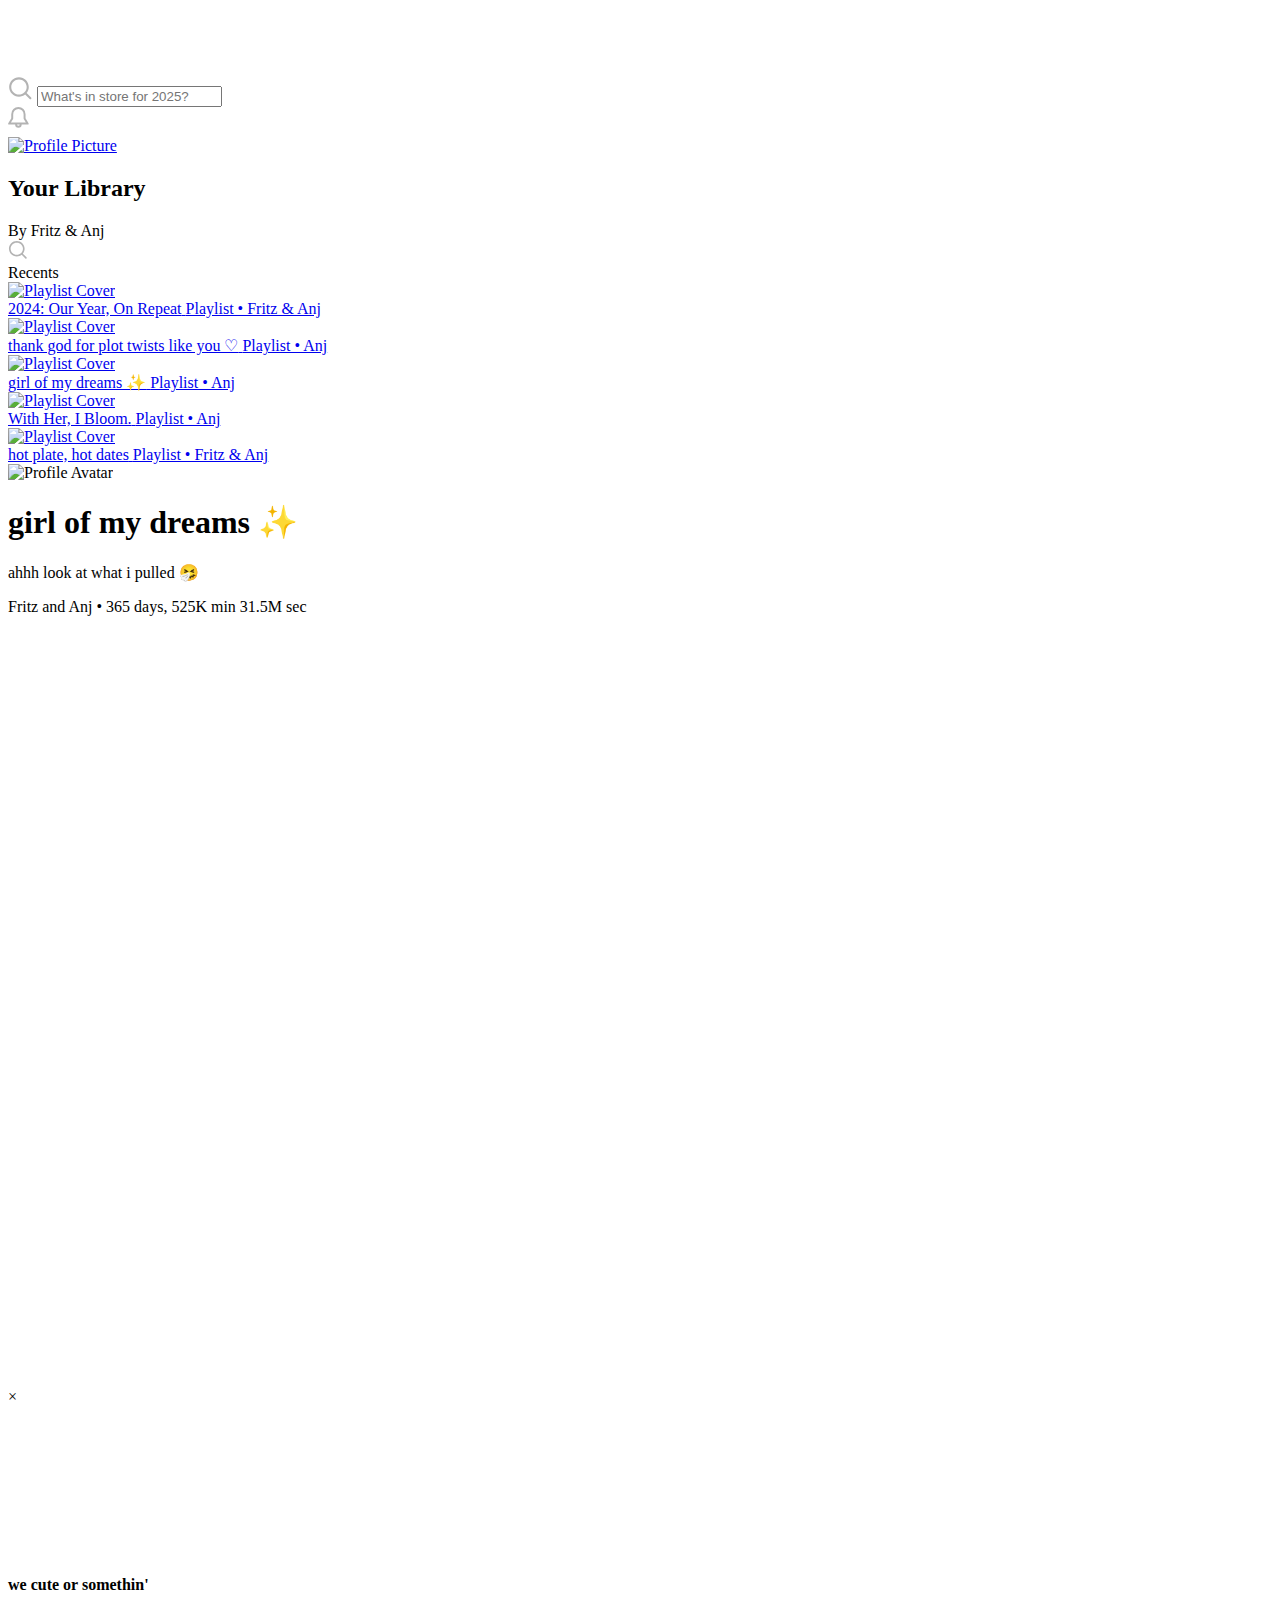
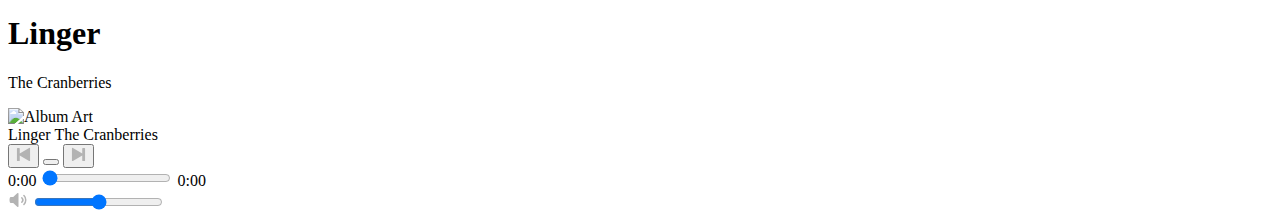
==== playlists/girl-of-my-dreams.html @ b82ee3c6 "Add files via upload" ====
<!DOCTYPE html>
<html lang="en">
  <head>
    <meta charset="UTF-8">
    <meta name="viewport" content="width=device-width, initial-scale=1.0">
    <title>girl of my dreams ✨ | Fritz & Anj 2024 Wrapped</title>
    <link rel="stylesheet" href="../assets/css/playlist.css">
    <link rel="icon" href="../assets/img/fritz+anj.ico" type="image/x-icon">
    <link rel="preconnect" href="https://fonts.googleapis.com">
    <link rel="preconnect" href="https://fonts.gstatic.com" crossorigin>
    <link href="https://fonts.googleapis.com/css2?family=Poppins:ital,wght@0,100;0,200;0,300;0,400;0,500;0,600;0,700;0,800;0,900;1,100;1,200;1,300;1,400;1,500;1,600;1,700;1,800;1,900&family=Roboto:ital,wght@0,100;0,300;0,400;0,500;0,700;0,900;1,100;1,300;1,400;1,500;1,700;1,900&display=swap" rel="stylesheet">
  </head>
  <body>
    <!-- NAVBAR -->
    <nav class="navbar">
      <div class="nav-left">
        <a href="../index.html">
          <svg role="img" viewBox="0 0 24 24" aria-label="Spotify" aria-hidden="false" height="32" data-encore-id="logoSpotify" class="Svg-sc-6c3c1v-0 dDJltW">
            <title>Spotify</title>
            <path d="M13.427.01C6.805-.253 1.224 4.902.961 11.524.698 18.147 5.853 23.728 12.476 23.99c6.622.263 12.203-4.892 12.466-11.514S20.049.272 13.427.01m5.066 17.579a.717.717 0 0 1-.977.268 14.4 14.4 0 0 0-5.138-1.747 14.4 14.4 0 0 0-5.42.263.717.717 0 0 1-.338-1.392c1.95-.474 3.955-.571 5.958-.29 2.003.282 3.903.928 5.647 1.92a.717.717 0 0 1 .268.978m1.577-3.15a.93.93 0 0 1-1.262.376 17.7 17.7 0 0 0-5.972-1.96 17.7 17.7 0 0 0-6.281.238.93.93 0 0 1-1.11-.71.93.93 0 0 1 .71-1.11 19.5 19.5 0 0 1 6.94-.262 19.5 19.5 0 0 1 6.599 2.165c.452.245.62.81.376 1.263m1.748-3.551a1.147 1.147 0 0 1-1.546.488 21.4 21.4 0 0 0-6.918-2.208 21.4 21.4 0 0 0-7.259.215 1.146 1.146 0 0 1-.456-2.246 23.7 23.7 0 0 1 8.034-.24 23.7 23.7 0 0 1 7.657 2.445c.561.292.78.984.488 1.546m13.612-.036-.832-.247c-1.67-.495-2.14-.681-2.14-1.353 0-.637.708-1.327 2.264-1.327 1.539 0 2.839.752 3.51 1.31.116.096.24.052.24-.098V6.935c0-.097-.027-.15-.098-.203-.83-.62-2.272-1.07-3.723-1.07-2.953 0-4.722 1.68-4.722 3.59 0 2.157 1.371 2.91 3.626 3.546l.973.274c1.689.478 1.998.902 1.998 1.556 0 1.097-.831 1.433-2.07 1.433-1.556 0-3.457-.911-4.35-2.025-.08-.098-.177-.053-.177.062v2.423c0 .097.01.141.08.22.743.814 2.52 1.53 4.59 1.53 2.546 0 4.456-1.485 4.456-3.784 0-1.787-1.052-2.865-3.625-3.635m10.107-1.76c-1.68 0-2.653 1.026-3.219 2.052V9.376c0-.08-.044-.124-.124-.124h-2.22c-.079 0-.123.044-.123.124V20.72c0 .08.044.124.124.124h2.22c.079 0 .123-.044.123-.124v-4.536c.566 1.025 1.521 2.034 3.237 2.034 2.264 0 3.89-1.955 3.89-4.581s-1.644-4.545-3.908-4.545m-.654 6.986c-1.185 0-2.211-1.167-2.618-2.458.407-1.362 1.344-2.405 2.618-2.405 1.211 0 2.051.92 2.051 2.423s-.84 2.44-2.051 2.44m40.633-6.826h-2.264c-.08 0-.115.017-.15.097l-2.282 5.483-2.29-5.483c-.035-.08-.07-.097-.15-.097h-3.661v-.584c0-.955.645-1.397 1.476-1.397.496 0 1.035.256 1.415.486.089.053.15-.008.115-.088l-.796-1.901a.26.26 0 0 0-.124-.133c-.389-.203-1.025-.38-1.644-.38-1.875 0-2.954 1.432-2.954 3.254v.743h-1.503c-.08 0-.124.044-.124.124v1.768c0 .08.044.124.124.124h1.503v6.668c0 .08.044.123.124.123h2.264c.08 0 .124-.044.124-.123v-6.668h1.936l2.812 6.11-1.512 3.325c-.044.098.009.142.097.142h2.414c.08 0 .116-.018.15-.097l4.997-11.355c.035-.08-.009-.141-.097-.141M54.964 9.04c-2.865 0-4.837 2.025-4.837 4.616 0 2.573 1.971 4.616 4.837 4.616 2.856 0 4.846-2.043 4.846-4.616 0-2.591-1.99-4.616-4.846-4.616m.008 7.065c-1.37 0-2.343-1.043-2.343-2.45 0-1.405.973-2.449 2.343-2.449 1.362 0 2.335 1.043 2.335 2.45 0 1.406-.973 2.45-2.335 2.45m33.541-6.334a1.24 1.24 0 0 0-.483-.471 1.4 1.4 0 0 0-.693-.17q-.384 0-.693.17a1.24 1.24 0 0 0-.484.471q-.174.302-.174.681 0 .375.174.677.175.3.484.471t.693.17.693-.17.483-.471.175-.676q0-.38-.175-.682m-.211 1.247a1 1 0 0 1-.394.39 1.15 1.15 0 0 1-.571.14 1.16 1.16 0 0 1-.576-.14 1 1 0 0 1-.391-.39 1.14 1.14 0 0 1-.14-.566q0-.316.14-.562t.391-.388.576-.14q.32 0 .57.14.253.141.395.39t.142.565q0 .312-.142.56m-19.835-5.78c-.85 0-1.468.6-1.468 1.396s.619 1.397 1.468 1.397c.866 0 1.485-.6 1.485-1.397 0-.796-.619-1.397-1.485-1.397m19.329 5.19a.31.31 0 0 0 .134-.262q0-.168-.132-.266-.132-.099-.381-.099h-.588v1.229h.284v-.489h.154l.374.489h.35l-.41-.518a.5.5 0 0 0 .215-.084m-.424-.109h-.26v-.3h.27q.12 0 .184.036a.12.12 0 0 1 .065.116.12.12 0 0 1-.067.111.4.4 0 0 1-.192.037M69.607 9.252h-2.263c-.08 0-.124.044-.124.124v8.56c0 .08.044.123.124.123h2.263c.08 0 .124-.044.124-.123v-8.56c0-.08-.044-.124-.124-.124m-3.333 6.605a2.1 2.1 0 0 1-1.053.257c-.725 0-1.185-.425-1.185-1.362v-3.484h2.211c.08 0 .124-.044.124-.124V9.376c0-.08-.044-.124-.124-.124h-2.21V6.944c0-.097-.063-.15-.15-.08l-3.954 3.113c-.053.044-.07.088-.07.16v1.007c0 .08.044.124.123.124h1.539v3.855c0 2.087 1.203 3.06 2.918 3.06.743 0 1.46-.194 1.884-.442.062-.035.07-.07.07-.133v-1.68c0-.088-.044-.115-.123-.07" transform="translate(-0.95,0)" fill="#ffffff"></path>
          </svg>
        </a>
      </div>
      <div class="nav-center">
        <div class="home">
          <a href="../index.html">
            <svg role="img" aria-hidden="true" viewBox="0 0 28 28" height="28" class="Svg-sc-ytk21e-0 bneLcE">
              <path d="M13.5 1.515a3 3 0 0 0-3 0L3 5.845a2 2 0 0 0-1 1.732V21a1 1 0 0 0 1 1h6a1 1 0 0 0 1-1v-6h4v6a1 1 0 0 0 1 1h6a1 1 0 0 0 1-1V7.577a2 2 0 0 0-1-1.732l-7.5-4.33z" transform="translate(2)" fill="none" stroke="#ffffff" stroke-width="1.5"></path>
            </svg>
          </a>
        </div>
        <div class="search-bar">
          <svg data-encore-id="icon" role="img" aria-hidden="true" data-testid="search-icon" height="25" class="Svg-sc-ytk21e-0 bHdpig M9l40ptEBXPm03dU3X1k" viewBox="0 0 24 24">
            <path d="M10.533 1.27893C5.35215 1.27893 1.12598 5.41887 1.12598 10.5579C1.12598 15.697 5.35215 19.8369 10.533 19.8369C12.767 19.8369 14.8235 19.0671 16.4402 17.7794L20.7929 22.132C21.1834 22.5226 21.8166 22.5226 22.2071 22.132C22.5976 21.7415 22.5976 21.1083 22.2071 20.7178L17.8634 16.3741C19.1616 14.7849 19.94 12.7634 19.94 10.5579C19.94 5.41887 15.7138 1.27893 10.533 1.27893ZM3.12598 10.5579C3.12598 6.55226 6.42768 3.27893 10.533 3.27893C14.6383 3.27893 17.94 6.55226 17.94 10.5579C17.94 14.5636 14.6383 17.8369 10.533 17.8369C6.42768 17.8369 3.12598 14.5636 3.12598 10.5579Z" fill="#b3b3b3"></path>
          </svg>
          <input type="text" placeholder="What's in store for 2025?" class="search-input">
        </div>
      </div>
      <div class="nav-right">
        <div class="notifs">
          <svg xmlns="http://www.w3.org/2000/svg" viewBox="0 0 20 20" width="26" height="26" fill="#b3b3b3">
            <path d="M8 1.5a4 4 0 0 0-4 4v3.27a.75.75 0 0 1-.1.373L2.255 12h11.49L12.1 9.142a.75.75 0 0 1-.1-.374V5.5a4 4 0 0 0-4-4zm-5.5 4a5.5 5.5 0 0 1 11 0v3.067l2.193 3.809a.75.75 0 0 1-.65 1.124H10.5a2.5 2.5 0 0 1-5 0H.957a.75.75 0 0 1-.65-1.124L2.5 8.569V5.5zm4.5 8a1 1 0 1 0 2 0H7z"></path>
          </svg>
        </div>
        <div class="profile-pic">
          <a href="../index.html">
            <img src="../assets/img/fritz+anj.ico" alt="Profile Picture">
          </a>
        </div>
      </div>
    </nav>
    <!-- MAINCONTENT -->
    <div class="main">
      <!-- SIDEBAR -->
      <div class="sidebar">
        <h2>Your Library</h2>
        <div class="tabs">
          <div class="tab active">By Fritz & Anj</div>
        </div>
        <div class="search-bar-side">
          <svg data-encore-id="icon" role="img" aria-hidden="true" data-testid="search-icon" height="20" class="Svg-sc-ytk21e-0 bHdpig M9l40ptEBXPm03dU3X1k" viewBox="0 0 24 24">
            <path d="M10.533 1.27893C5.35215 1.27893 1.12598 5.41887 1.12598 10.5579C1.12598 15.697 5.35215 19.8369 10.533 19.8369C12.767 19.8369 14.8235 19.0671 16.4402 17.7794L20.7929 22.132C21.1834 22.5226 21.8166 22.5226 22.2071 22.132C22.5976 21.7415 22.5976 21.1083 22.2071 20.7178L17.8634 16.3741C19.1616 14.7849 19.94 12.7634 19.94 10.5579C19.94 5.41887 15.7138 1.27893 10.533 1.27893ZM3.12598 10.5579C3.12598 6.55226 6.42768 3.27893 10.533 3.27893C14.6383 3.27893 17.94 6.55226 17.94 10.5579C17.94 14.5636 14.6383 17.8369 10.533 17.8369C6.42768 17.8369 3.12598 14.5636 3.12598 10.5579Z" fill="#b3b3b3"></path>
          </svg>
          <div class="recent-sort">Recents</div>
        </div>
        <a href="../playlists/our-year-on-repeat.html">
          <div class="playlist">
            <img src="../assets/img/playlists/2024.jpg" alt="Playlist Cover">
            <div class="playlist-info">
              <span>2024: Our Year, On Repeat</span>
              <span>Playlist • Fritz & Anj</span>
            </div>
          </div>
        </a>
        <a href="../playlists/plot-twist.html">
          <div class="playlist">
            <img src="../assets/img/playlists/plottwist.jpg" alt="Playlist Cover">
            <div class="playlist-info">
              <span>thank god for plot twists like you ♡</span>
              <span>Playlist • Anj</span>
            </div>
          </div>
        </a>
        <a href="../playlists/girl-of-my-dreams.html">
          <div class="playlist active">
            <img src="../assets/img/playlists/100.jpg" alt="Playlist Cover">
            <div class="playlist-info">
              <span>girl of my dreams ✨</span>
              <span>Playlist • Anj</span>
            </div>
          </div>
        </a>
        <a href="../playlists/with-her-i-bloom.html">
          <div class="playlist">
            <img src="../assets/img/playlists/flowersbyfritzei.jpg" alt="Playlist Cover">
            <div class="playlist-info">
              <span>With Her, I Bloom.</span>
              <span>Playlist • Anj</span>
            </div>
          </div>
        </a>
        <a href="../playlists/hot-plate-for-my-hot-date.html">
          <div class="playlist">
            <img src="../assets/img/playlists/fritzeifood.jpg" alt="Playlist Cover">
            <div class="playlist-info">
              <span>hot plate, hot dates</span>
              <span>Playlist • Fritz & Anj</span>
            </div>
          </div>
        </a>
      </div>
      <!-- PROFILE SECTION -->
      <!-- ==================== CONTENT CHANGES HERE ==================== -->
      <div class="spotify-ui">
        <!-- USER -->
        <div class="profile-header">
          <div class="profile-avatar">
            <img src="../assets/img/playlists/100.jpg" alt="Profile Avatar">
          </div>
          <div class="profile-info">
            <h1>girl of my dreams ✨</h1>
            <p>ahhh look at what i pulled 🤧</p>
            <p>Fritz and Anj • <span>365 days, 525K min 31.5M sec</span>
            </p>
          </div>
        </div>
        <!-- TOP ARTISTS -->
        <div class="top-artists-section">
          <!-- ARTIST GRID -->
          <div class="artists-grid">
            <div class="artist cover">
              <img src="../assets/img/girl-of-my-dreams/IMG_20230216_221509.jpg" alt="">
            </div>
            <div class="artist cover">
              <img src="../assets/img/girl-of-my-dreams/IMG_2696.jpg" alt="">
            </div>
            <div class="artist cover">
              <img src="../assets/img/girl-of-my-dreams/IMG_5834.jpg" alt="">
            </div>
            <div class="artist cover">
              <img src="../assets/img/girl-of-my-dreams/IMG_5916.jpg" alt="">
            </div>
            <div class="artist cover">
              <img src="../assets/img/girl-of-my-dreams/IMG_5946.jpg" alt="">
            </div>
            <div class="artist cover">
              <img src="../assets/img/girl-of-my-dreams/IMG_6168.jpg" alt="">
            </div>
            
            <div class="artist cover">
              <img src="../assets/img/girl-of-my-dreams/IMG_20240111_183239.jpg" alt="">
            </div>
            <div class="artist cover">
              <img src="../assets/img/girl-of-my-dreams/IMG_20240114_170339.jpg" alt="">
            </div>
            <div class="artist cover">
              <img src="../assets/img/girl-of-my-dreams/IMG_20240118_174551.jpg" alt="">
            </div>
            <div class="artist cover">
              <img src="../assets/img/girl-of-my-dreams/IMG_20240204_154407.jpg" alt="">
            </div>
            <div class="artist cover">
              <img src="../assets/img/girl-of-my-dreams/IMG_20240211_180719.jpg" alt="">
            </div>
            <div class="artist cover">
              <img src="../assets/img/girl-of-my-dreams/IMG_20240318_184854.jpg" alt="">
            </div>
            <div class="artist cover">
              <img src="../assets/img/girl-of-my-dreams/IMG_20240323_152357.jpg" alt="">
            </div>
            <div class="artist cover">
              <img src="../assets/img/girl-of-my-dreams/IMG_20240324_082220.jpg" alt="">
            </div>
            <div class="artist cover">
              <img src="../assets/img/girl-of-my-dreams/IMG_20240325_082836.jpg" alt="">
            </div>
            <div class="artist cover">
              <img src="../assets/img/girl-of-my-dreams/IMG_20240415_182300.jpg" alt="">
            </div>
            <div class="artist cover">
              <img src="../assets/img/girl-of-my-dreams/IMG_0014.jpg" alt="">
            </div>
            <div class="artist cover">
              <img src="../assets/img/girl-of-my-dreams/IMG_0068.jpg" alt="">
            </div>
            <div class="artist cover">
              <img src="../assets/img/girl-of-my-dreams/IMG_0128.jpg" alt="">
            </div>
            <div class="artist cover">
              <img src="../assets/img/girl-of-my-dreams/IMG_0506.jpg" alt="">
            </div>
            <div class="artist cover">
              <img src="../assets/img/girl-of-my-dreams/IMG_0643.jpg" alt="">
            </div>
            <div class="artist cover">
              <img src="../assets/img/girl-of-my-dreams/IMG_0715.jpg" alt="">
            </div>
            <div class="artist cover">
              <img src="../assets/img/girl-of-my-dreams/IMG_0916.jpg" alt="">
            </div>
            <div class="artist cover">
              <img src="../assets/img/girl-of-my-dreams/IMG_1155.jpg" alt="">
            </div>
            <div class="artist cover">
              <img src="../assets/img/girl-of-my-dreams/IMG_1207.jpg" alt="">
            </div>
            <div class="artist cover">
              <img src="../assets/img/girl-of-my-dreams/IMG_1213.jpg" alt="">
            </div>
            <div class="artist cover">
              <img src="../assets/img/girl-of-my-dreams/IMG_1230.jpg" alt="">
            </div>
            <div class="artist cover">
              <img src="../assets/img/girl-of-my-dreams/IMG_1332.jpg" alt="">
            </div>
            <div class="artist cover">
              <img src="../assets/img/girl-of-my-dreams/IMG_1476.jpg" alt="">
            </div>
            <div class="artist cover">
              <img src="../assets/img/girl-of-my-dreams/IMG_1651.jpg" alt="">
            </div>
            <div class="artist cover">
              <img src="../assets/img/girl-of-my-dreams/IMG_1750.jpg" alt="">
            </div>
            <div class="artist cover">
              <img src="../assets/img/girl-of-my-dreams/IMG_1775.jpg" alt="">
            </div>
            <div class="artist cover">
              <img src="../assets/img/girl-of-my-dreams/IMG_1816.jpg" alt="">
            </div>
            <div class="artist cover">
              <img src="../assets/img/girl-of-my-dreams/IMG_2676.jpg" alt="">
            </div>
            <div class="artist cover">
              <img src="../assets/img/girl-of-my-dreams/IMG_2719.jpg" alt="">
            </div>
            <div class="artist cover">
              <img src="../assets/img/girl-of-my-dreams/IMG_2805.jpg" alt="">
            </div>
            <div class="artist cover">
              <img src="../assets/img/girl-of-my-dreams/IMG_2922.jpg" alt="">
            </div>
            <div class="artist cover">
              <img src="../assets/img/girl-of-my-dreams/IMG_2988.jpg" alt="">
            </div>
            <div class="artist cover">
              <img src="../assets/img/girl-of-my-dreams/IMG_3205.jpg" alt="">
            </div>
            <div class="artist cover">
              <img src="../assets/img/girl-of-my-dreams/IMG_3476.jpg" alt="">
            </div>
            <div class="artist cover">
              <img src="../assets/img/girl-of-my-dreams/IMG_3562.jpg" alt="">
            </div>
            <div class="artist cover">
              <img src="../assets/img/girl-of-my-dreams/IMG_3719.jpg" alt="">
            </div>
          </div>
          <!-- Modal for Image Viewer -->
          <div id="artist-modal" class="modal">
            <span class="close">&times;</span>
            <img class="modal-content" id="modal-image">
            <div id="modal-caption"></div>
          </div>
        </div>
      </div>
      <!-- ==================== CONTENT CHANGES HERE ==================== -->
      <!-- VIDEO PLAYING -->
      <div class="now-playing">
        <!-- Rightmost Section -->
        <div class="right-section">
          <!-- Placeholder Video -->
          <div class="video-container">
            <video class="background-video" autoplay muted loop>
              <source src="../assets/vid/Fritz_Anj_2024.mp4" type="video/mp4"> Your browser does not support the video tag.
            </video>
            <!-- Section Title Overlay -->
            <div class="playing-info">
              <p class="section-title">
                <b>we cute or somethin'</b>
              </p>
            </div>
            <!-- Artist Info Overlay -->
            <div class="artist-info">
              <h1 class="song-title">Linger</h1>
              <p class="artist-name">The Cranberries</p>
            </div>
          </div>
        </div>
      </div>
      <!-- LOCAL PLAYER -->
      <div class="player">
        <div class="left-section">
          <img src="../assets/img/albums/plottwist.jfif" alt="Album Art" class="album-art" id="album-art">
          <div class="track-info">
            <span class="track-name" id="track-name">Linger</span>
            <span class="track-artist" id="track-artist">The Cranberries</span>
          </div>
        </div>
        <div class="center-section">
          <div class="controls">
            <button class="control-button previous" id="previous">
              <svg data-encore-id="icon" role="img" aria-hidden="true" viewBox="0 0 16 16" width="15px" height="15px" class="Svg-sc-ytk21e-0 dYnaPI">
                <path d="M3.3 1a.7.7 0 0 1 .7.7v5.15l9.95-5.744a.7.7 0 0 1 1.05.606v12.575a.7.7 0 0 1-1.05.607L4 9.149V14.3a.7.7 0 0 1-.7.7H1.7a.7.7 0 0 1-.7-.7V1.7a.7.7 0 0 1 .7-.7h1.6z" fill="#b3b3b3"></path>
              </svg>
            </button>
            <button class="control-button play-pause" id="play-pause"></button>
            <button class="control-button next" id="next">
              <svg data-encore-id="icon" role="img" aria-hidden="true" viewBox="0 0 16 16" width="15px" height="15px" class="Svg-sc-ytk21e-0 dYnaPI">
                <path d="M12.7 1a.7.7 0 0 0-.7.7v5.15L2.05 1.107A.7.7 0 0 0 1 1.712v12.575a.7.7 0 0 0 1.05.607L12 9.149V14.3a.7.7 0 0 0 .7.7h1.6a.7.7 0 0 0 .7-.7V1.7a.7.7 0 0 0-.7-.7h-1.6z" fill="#b3b3b3"></path>
              </svg>
            </button>
          </div>
          <div class="progress-bar">
            <span class="current-time" id="current-time">0:00</span>
            <input type="range" id="progress-bar" min="0" max="100" value="0">
            <span class="duration" id="duration">0:00</span>
          </div>
        </div>
        <div class="volume">
          <svg xmlns="http://www.w3.org/2000/svg" viewBox="0 0 20 20" width="20px" height="20px" fill="#b3b3b3" class="size-5">
            <path d="M10.5 3.75a.75.75 0 0 0-1.264-.546L5.203 7H2.667a.75.75 0 0 0-.7.48A6.985 6.985 0 0 0 1.5 10c0 .887.165 1.737.468 2.52.111.29.39.48.7.48h2.535l4.033 3.796a.75.75 0 0 0 1.264-.546V3.75ZM16.45 5.05a.75.75 0 0 0-1.06 1.061 5.5 5.5 0 0 1 0 7.778.75.75 0 0 0 1.06 1.06 7 7 0 0 0 0-9.899Z" />
            <path d="M14.329 7.172a.75.75 0 0 0-1.061 1.06 2.5 2.5 0 0 1 0 3.536.75.75 0 0 0 1.06 1.06 4 4 0 0 0 0-5.656Z" />
          </svg>
          <input type="range" id="volume-control" min="0" max="1" step="0.01" value="0.5">
        </div>
      </div>
    </div>
    <audio id="audio"></audio>
    <script src="../assets/js/playlists/girl-of-my-dreams.js"></script>
  </body>
</html>
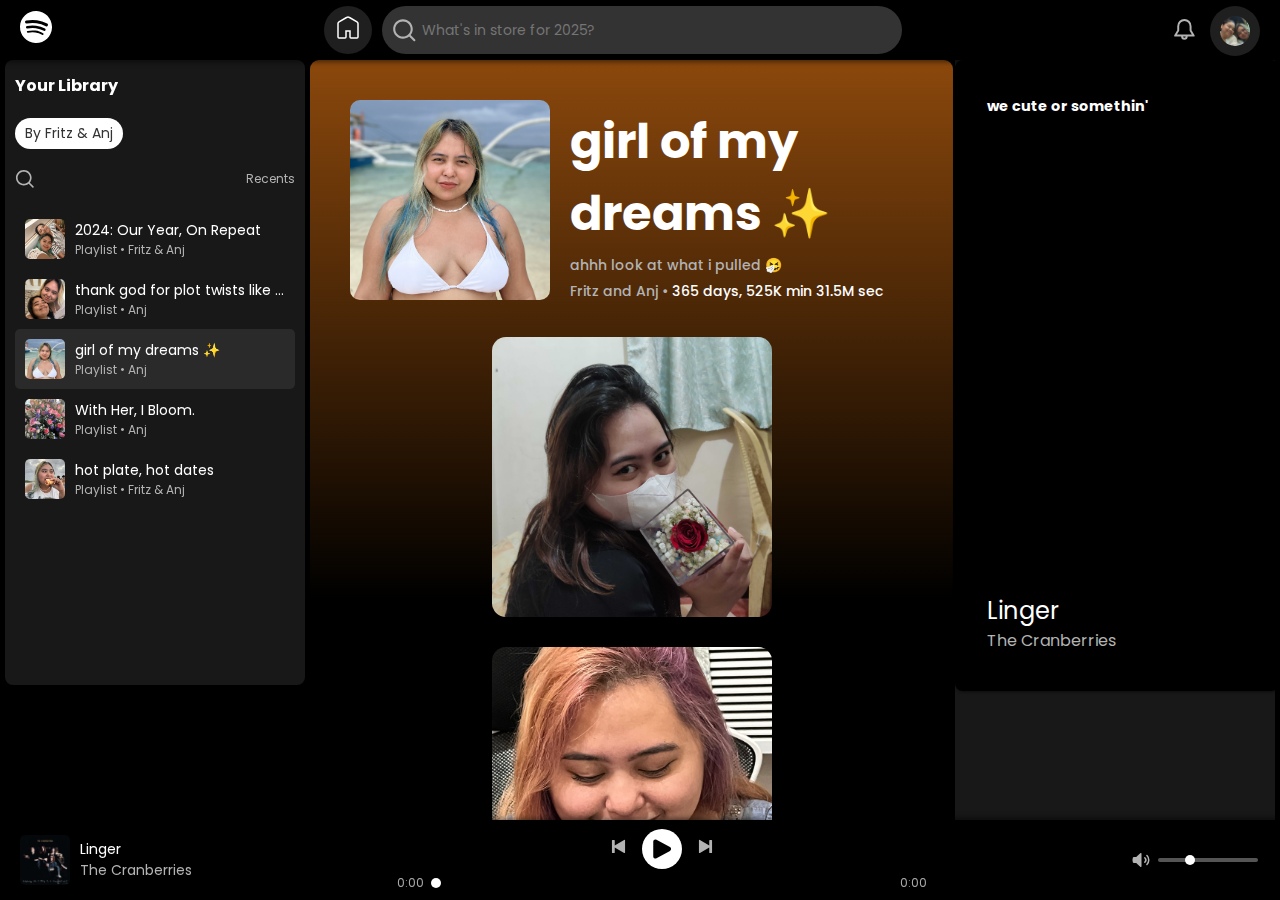
==== commit c4702b26: "Update girl-of-my-dreams.html" ====
--- a/playlists/girl-of-my-dreams.html
+++ b/playlists/girl-of-my-dreams.html
@@ -14,7 +14,7 @@
     <!-- NAVBAR -->
     <nav class="navbar">
       <div class="nav-left">
-        <a href="../index.html">
+        <a href="../https://anjerrieb.github.io/theorangemanor/">
           <svg role="img" viewBox="0 0 24 24" aria-label="Spotify" aria-hidden="false" height="32" data-encore-id="logoSpotify" class="Svg-sc-6c3c1v-0 dDJltW">
             <title>Spotify</title>
             <path d="M13.427.01C6.805-.253 1.224 4.902.961 11.524.698 18.147 5.853 23.728 12.476 23.99c6.622.263 12.203-4.892 12.466-11.514S20.049.272 13.427.01m5.066 17.579a.717.717 0 0 1-.977.268 14.4 14.4 0 0 0-5.138-1.747 14.4 14.4 0 0 0-5.42.263.717.717 0 0 1-.338-1.392c1.95-.474 3.955-.571 5.958-.29 2.003.282 3.903.928 5.647 1.92a.717.717 0 0 1 .268.978m1.577-3.15a.93.93 0 0 1-1.262.376 17.7 17.7 0 0 0-5.972-1.96 17.7 17.7 0 0 0-6.281.238.93.93 0 0 1-1.11-.71.93.93 0 0 1 .71-1.11 19.5 19.5 0 0 1 6.94-.262 19.5 19.5 0 0 1 6.599 2.165c.452.245.62.81.376 1.263m1.748-3.551a1.147 1.147 0 0 1-1.546.488 21.4 21.4 0 0 0-6.918-2.208 21.4 21.4 0 0 0-7.259.215 1.146 1.146 0 0 1-.456-2.246 23.7 23.7 0 0 1 8.034-.24 23.7 23.7 0 0 1 7.657 2.445c.561.292.78.984.488 1.546m13.612-.036-.832-.247c-1.67-.495-2.14-.681-2.14-1.353 0-.637.708-1.327 2.264-1.327 1.539 0 2.839.752 3.51 1.31.116.096.24.052.24-.098V6.935c0-.097-.027-.15-.098-.203-.83-.62-2.272-1.07-3.723-1.07-2.953 0-4.722 1.68-4.722 3.59 0 2.157 1.371 2.91 3.626 3.546l.973.274c1.689.478 1.998.902 1.998 1.556 0 1.097-.831 1.433-2.07 1.433-1.556 0-3.457-.911-4.35-2.025-.08-.098-.177-.053-.177.062v2.423c0 .097.01.141.08.22.743.814 2.52 1.53 4.59 1.53 2.546 0 4.456-1.485 4.456-3.784 0-1.787-1.052-2.865-3.625-3.635m10.107-1.76c-1.68 0-2.653 1.026-3.219 2.052V9.376c0-.08-.044-.124-.124-.124h-2.22c-.079 0-.123.044-.123.124V20.72c0 .08.044.124.124.124h2.22c.079 0 .123-.044.123-.124v-4.536c.566 1.025 1.521 2.034 3.237 2.034 2.264 0 3.89-1.955 3.89-4.581s-1.644-4.545-3.908-4.545m-.654 6.986c-1.185 0-2.211-1.167-2.618-2.458.407-1.362 1.344-2.405 2.618-2.405 1.211 0 2.051.92 2.051 2.423s-.84 2.44-2.051 2.44m40.633-6.826h-2.264c-.08 0-.115.017-.15.097l-2.282 5.483-2.29-5.483c-.035-.08-.07-.097-.15-.097h-3.661v-.584c0-.955.645-1.397 1.476-1.397.496 0 1.035.256 1.415.486.089.053.15-.008.115-.088l-.796-1.901a.26.26 0 0 0-.124-.133c-.389-.203-1.025-.38-1.644-.38-1.875 0-2.954 1.432-2.954 3.254v.743h-1.503c-.08 0-.124.044-.124.124v1.768c0 .08.044.124.124.124h1.503v6.668c0 .08.044.123.124.123h2.264c.08 0 .124-.044.124-.123v-6.668h1.936l2.812 6.11-1.512 3.325c-.044.098.009.142.097.142h2.414c.08 0 .116-.018.15-.097l4.997-11.355c.035-.08-.009-.141-.097-.141M54.964 9.04c-2.865 0-4.837 2.025-4.837 4.616 0 2.573 1.971 4.616 4.837 4.616 2.856 0 4.846-2.043 4.846-4.616 0-2.591-1.99-4.616-4.846-4.616m.008 7.065c-1.37 0-2.343-1.043-2.343-2.45 0-1.405.973-2.449 2.343-2.449 1.362 0 2.335 1.043 2.335 2.45 0 1.406-.973 2.45-2.335 2.45m33.541-6.334a1.24 1.24 0 0 0-.483-.471 1.4 1.4 0 0 0-.693-.17q-.384 0-.693.17a1.24 1.24 0 0 0-.484.471q-.174.302-.174.681 0 .375.174.677.175.3.484.471t.693.17.693-.17.483-.471.175-.676q0-.38-.175-.682m-.211 1.247a1 1 0 0 1-.394.39 1.15 1.15 0 0 1-.571.14 1.16 1.16 0 0 1-.576-.14 1 1 0 0 1-.391-.39 1.14 1.14 0 0 1-.14-.566q0-.316.14-.562t.391-.388.576-.14q.32 0 .57.14.253.141.395.39t.142.565q0 .312-.142.56m-19.835-5.78c-.85 0-1.468.6-1.468 1.396s.619 1.397 1.468 1.397c.866 0 1.485-.6 1.485-1.397 0-.796-.619-1.397-1.485-1.397m19.329 5.19a.31.31 0 0 0 .134-.262q0-.168-.132-.266-.132-.099-.381-.099h-.588v1.229h.284v-.489h.154l.374.489h.35l-.41-.518a.5.5 0 0 0 .215-.084m-.424-.109h-.26v-.3h.27q.12 0 .184.036a.12.12 0 0 1 .065.116.12.12 0 0 1-.067.111.4.4 0 0 1-.192.037M69.607 9.252h-2.263c-.08 0-.124.044-.124.124v8.56c0 .08.044.123.124.123h2.263c.08 0 .124-.044.124-.123v-8.56c0-.08-.044-.124-.124-.124m-3.333 6.605a2.1 2.1 0 0 1-1.053.257c-.725 0-1.185-.425-1.185-1.362v-3.484h2.211c.08 0 .124-.044.124-.124V9.376c0-.08-.044-.124-.124-.124h-2.21V6.944c0-.097-.063-.15-.15-.08l-3.954 3.113c-.053.044-.07.088-.07.16v1.007c0 .08.044.124.123.124h1.539v3.855c0 2.087 1.203 3.06 2.918 3.06.743 0 1.46-.194 1.884-.442.062-.035.07-.07.07-.133v-1.68c0-.088-.044-.115-.123-.07" transform="translate(-0.95,0)" fill="#ffffff"></path>
@@ -23,7 +23,7 @@
       </div>
       <div class="nav-center">
         <div class="home">
-          <a href="../index.html">
+          <a href="../https://anjerrieb.github.io/theorangemanor/">
             <svg role="img" aria-hidden="true" viewBox="0 0 28 28" height="28" class="Svg-sc-ytk21e-0 bneLcE">
               <path d="M13.5 1.515a3 3 0 0 0-3 0L3 5.845a2 2 0 0 0-1 1.732V21a1 1 0 0 0 1 1h6a1 1 0 0 0 1-1v-6h4v6a1 1 0 0 0 1 1h6a1 1 0 0 0 1-1V7.577a2 2 0 0 0-1-1.732l-7.5-4.33z" transform="translate(2)" fill="none" stroke="#ffffff" stroke-width="1.5"></path>
             </svg>
@@ -43,7 +43,7 @@
           </svg>
         </div>
         <div class="profile-pic">
-          <a href="../index.html">
+          <a href="../https://anjerrieb.github.io/theorangemanor/">
             <img src="../assets/img/fritz+anj.ico" alt="Profile Picture">
           </a>
         </div>
@@ -329,4 +329,4 @@
     <audio id="audio"></audio>
     <script src="../assets/js/playlists/girl-of-my-dreams.js"></script>
   </body>
-</html>+</html>
--- a/assets/css/playlist.css
+++ b/assets/css/playlist.css
@@ -0,0 +1,965 @@
+<style>
+/* styles.css */
+
+
+@font-face {
+  font-family: 'Poppins';
+  src: url('../fonts/Poppins.ttf') format('truetype'),
+    url('../fonts/Poppins.ttf') format('truetype');
+  font-weight: normal;
+  font-style: normal;
+}
+
+/* Remove the underline and change color for links */
+a {
+    text-decoration: none;  /* Removes underline */
+    color: inherit;  /* Inherit the color from the parent element */
+}
+
+/* Remove visited link styles (purple color) */
+a:visited {
+    color: inherit;  /* Inherit color or specify a custom color */
+    text-decoration: none;  /* Ensure no underline on visited links */
+}
+
+.navbar {
+  position: fixed;/* Keep the navbar fixed at the top */
+  top: 0;
+  left: 0;
+  width: 100%;/* Stretch the navbar across the screen */
+  max-width: 100vw;/* Prevent horizontal overflow */
+  height: 60px;
+  display: flex;
+  justify-content: space-between;
+  align-items: center;
+  padding: 0 20px;/* Ensure consistent padding */
+  background-color: #000;/* Distinct background color */
+  z-index: 1000;/* Ensure it's above all other elements */
+  box-shadow: 0 2px 5px rgba(0, 0, 0, 0.5);/* Subtle shadow for a clean look */
+  box-sizing: border-box;/* Include padding in width calculations */
+  overflow: hidden;/* Prevent content overflow */
+}
+
+body {
+  margin: 0;
+  font-family: "Poppins", Arial, sans-serif;
+  background-color: #000;
+  color: #fff;
+  box-sizing: border-box;
+    height: 100vh;
+    overflow: hidden; /* Prevent page scrollbars */
+    display: flex;
+    flex-direction: column;
+}
+
+
+
+
+/*.main {
+  display: flex;
+  margin-top: 40px;
+  width: 100%;
+  margin-left: auto;
+  margin-right: auto;
+  padding: 20px;
+  box-sizing: content-box;
+  overflow: hidden;
+  height: 100vh;
+}
+*/
+
+.main {
+    display: flex;
+    height: 100vh; /* Full height of the viewport */
+    overflow: hidden; /* Prevent horizontal scrolling */
+}
+
+input {
+  font-family: "Poppins", Arial, sans-serif;
+}
+
+.navbar {
+  display: flex;
+  justify-content: space-between;
+  align-items: center;
+  padding: 10px 20px;
+  height: 60px;
+}
+
+.nav-left,
+.nav-right {
+  display: flex;
+  align-items: center;
+  gap: 10px;
+}
+
+.nav-icon {
+  background: none;
+  border: none;
+  color: #b3b3b3;
+  font-size: 16px;
+  cursor: pointer;
+}
+
+.nav-icon:hover {
+  color: #fff;
+}
+
+.nav-home img {
+  width: 24px;
+  height: 24px;
+  cursor: pointer;
+}
+
+.nav-center {
+  flex-grow: 1;
+  display: flex;
+  justify-content: center;
+}
+
+.search-bar {
+  display: flex;
+  align-items: center;
+  background-color: #333;
+  border-radius: 50px;
+  padding: 5px 10px;
+  width: 100%;
+  max-width: 500px;
+}
+
+.search-input {
+  flex-grow: 1;
+  background: none;
+  border: none;
+  color: #fff;
+  padding: 5px;
+  font-size: 14px;
+}
+
+.search-input:focus {
+  outline: none;
+}
+
+.search-icon {
+  background: none;
+  border: none;
+  cursor: pointer;
+}
+
+.profile-pic{
+  margin-top: 8px;
+}
+
+.nav-right .profile-pic img {
+  width: 30px;
+  height: 30px;
+  border-radius: 50%;
+  cursor: pointer;
+  padding: 10px;
+  background-color: #1f1f1f;
+}
+
+.home {
+  display: flex;
+  justify-content: center;
+  align-items: center;
+  height: 100%;
+  margin-right: 10px;
+}
+
+.home svg {
+  display: block;/* Ensures the SVG behaves as a block-level element */
+  margin: 0 auto;/* Centers the SVG horizontally */
+  padding: 10px;/* Adds some space around the SVG inside the border */
+  border: 2px transparent #ffffff;/* Set the border color and thickness */
+  border-radius: 50%;/* Makes the border rounded (circle shape) */
+  background-color: #1f1f1f;
+
+}
+
+.notifs svg{
+  margin-top: 10px;
+}
+
+/*SIDEBAR*/
+
+/*.sidebar {
+  flex-shrink: 0;
+  width: 300px;
+  height: 100vh;
+  background-color: #181818;
+  padding: 20px;
+  display: flex;
+  flex-direction: column;
+  border-radius: 8px;
+  position: fixed;
+  left: 5px;
+}*/
+
+.sidebar {
+    flex-shrink: 0; /* Prevent shrinking */
+    width: 300px; /* Fixed width */
+    height: 625px; /* Full height of the viewport */
+    overflow-y: auto; /* Enable vertical scrolling for content */
+    position: fixed;
+    top: 60px;
+    left: 5px;
+    background-color: #181818; /* Sidebar background */
+    z-index: 100; /* Ensure it stays above other content */
+    padding: 0 10px;
+    box-sizing: border-box;
+    border-radius: 8px;
+}
+
+.sidebar h2 {
+  font-size: 16px;
+  color: #fff;
+  margin-bottom: 20px;
+}
+
+.tabs {
+  display: flex;
+  gap: 10px;
+  margin-bottom: 20px;
+}
+
+.tab {
+  padding: 5px 10px;
+  font-size: 14px;
+  color: #b3b3b3;
+  background-color: #282828;
+  border-radius: 20px;
+  cursor: pointer;
+  text-align: center;
+}
+
+.tab:hover,
+.tab.active {
+  background-color: #fff;
+  color: #333;
+}
+
+.search-bar-side {
+  display: flex;
+  align-items: center;
+  margin-bottom: 20px;
+  justify-content: space-between;
+}
+
+.search-bar-side input {
+  width: 100%;
+  padding: 5px 10px;
+  background-color: #282828;
+  border: none;
+  border-radius: 20px;
+  color: #fff;
+}
+
+.recent-sort {
+  font-size: 12px;
+  color: #b3b3b3;
+  text-align: right;
+  cursor: pointer;
+}
+
+.recent-sort:hover {
+  color: #fff;
+}
+
+.playlist {
+  display: flex;
+  align-items: center;
+  gap: 10px;
+/*  margin-bottom: 15px;*/
+  padding: 10px 20px 10px 10px;
+}
+
+.playlist.active{
+  background-color: #2a2a2a;
+  border-radius: 5px;
+}
+
+.playlist img {
+  width: 40px;
+  height: 40px;
+  border-radius: 5px;
+}
+
+.playlist-info {
+  display: flex;
+  flex-direction: column;
+  width: 210px;
+}
+
+.playlist-info span {
+  font-size: 14px;
+}
+
+.playlist-info span:first-child {
+  font-weight: 400;
+  color: #fff;
+  white-space: nowrap;
+    overflow: hidden;
+    text-overflow: ellipsis;
+}
+
+.playlist-info span:last-child {
+  font-size: 12px;
+  color: #b3b3b3;
+}
+
+.playlist:hover {
+  cursor: pointer;
+}
+
+/*MAIN CONTENT*/
+/*.spotify-ui {
+  width: 50%;
+  max-width: 1200px;
+  padding: 40px 65px;
+  margin: 0 7px;
+  background: linear-gradient(to bottom, #ff7e5f -50%, #000 80%);
+  border-radius: 8px;
+  position: relative;
+  margin: auto;
+}*/
+
+.spotify-ui {
+    position: relative;
+    top: 60px;
+    flex: 1; /* Take up remaining horizontal space */
+    margin-left: 310px; /* Offset by sidebar width */
+    margin-right: 327px; /* Offset by now-playing width */
+    overflow-y: auto; /* Enable vertical scrolling */
+    height: 100vh; /* Full height of the viewport */
+    padding: 40px 40px 150px;
+    box-sizing: border-box; /* Include padding in width/height */
+    background: linear-gradient(to bottom, #ff8416  -50%, #000 60%);
+    scrollbar-width: none; /* For Firefox */
+    scroll-behavior: smooth;
+    box-shadow: 0 4px 6px rgba(0, 0, 0, 0.3); /* Add shadow for depth */
+    border-radius: 9px;
+  }
+
+
+.spotify-ui::-webkit-scrollbar {
+    display: none; /* For Chrome, Safari, and Edge */
+}
+
+
+.profile-header {
+  display: flex;
+  align-items: center;
+  margin-bottom: 20px;
+}
+
+.profile-avatar img {
+  width: 200px;
+  height: 200px;
+  border-radius: 5%;
+  margin-right: 20px;
+}
+
+.profile-info h1 {
+  margin: 0;
+  font-size: 3rem;
+}
+
+.profile-info p {
+  margin: 5px 0 0 0;
+  font-size: 14px;
+  color: #b3b3b3;
+  font-weight: 500;
+}
+
+.profile-info span{
+  color: white;
+}
+
+.top-artists-section,
+.top-tracks,
+.playlist-header {
+  margin-top: 30px;
+}
+
+.top-artists-section h2,
+.top-tracks h2,
+.playlist-header h2 {
+  font-size: 20px;
+  margin-bottom: 5px;
+}
+
+.top-artists-section p,
+.top-tracks p,
+.playlist-header p {
+  font-size: 14px;
+  color: #b3b3b3;
+  margin-bottom: 20px;
+  margin-top: 0;
+}
+
+.artists-grid {
+  display: flex;
+  gap: 20px;
+  overflow-x: auto;
+  padding-bottom: 10px;
+  justify-content: space-around;
+  margin-top: 20px;
+  flex-wrap: wrap;
+}
+
+.artist {
+  display: flex;
+  flex-direction: column;
+  align-items: center;
+  text-align: center;
+}
+
+.artist img {
+  width: 120px;
+  height: 120px;
+  border-radius: 5%;
+  margin-bottom: 10px;
+  background-color: #282828;/* Placeholder color */
+  object-fit: cover;
+  cursor: pointer;
+}
+
+.top-artists-section .cover img,
+.top-artists-section .artists-grid img{
+  width: 280px;
+  height: 280px;
+}
+
+.top-artists-section.artists-grid.followers{
+  justify-content: flex-start;
+}
+
+.artist span {
+  font-size: 14px;
+  color: #fff;
+}
+
+/*NOW PLAYING*/
+/*.now-playing {
+  display: flex;
+  height: auto;
+  background-color: #000;
+  position: fixed;
+  right: 0;
+}*/
+
+.now-playing {
+    flex-shrink: 0; /* Prevent shrinking */
+    width: 320px; /* Fixed width */
+    height: 100vh; /* Full height of the viewport */
+    position: fixed;
+    top: 60px;
+    right: 5px;
+    background-color: #181818; /* Background color */
+    z-index: 100; /* Ensure it stays above other content */
+}
+
+
+.right-section {
+  width: 320px;
+  padding: 2px;
+/*  background-color: #181818;*/
+  border-radius: 12px;
+  display: flex;
+  flex-direction: column;
+  justify-content: space-between;
+  position: relative;
+}
+
+.video-container {
+  position: relative;
+  border-radius: 8px;
+  overflow: hidden;
+}
+
+.background-video {
+  width: 100%;
+  height: 620px;
+  object-fit: cover;
+  border-radius: 8px;
+  opacity: 0.5;
+}
+
+/* Overlay for Section Title */
+.playing-info {
+  position: absolute;
+  top: 20px;
+  left: 20px;
+  color: #fff;
+  z-index: 2;
+  text-align: left;
+}
+
+.section-title {
+  font-size: 0.9rem;
+  color: #fff;
+  margin-bottom: 8px;
+}
+
+/* Overlay for Artist Info */
+.artist-info {
+  position: absolute;
+  bottom: 20px;
+  left: 20px;
+  color: #fff;
+  z-index: 2;
+  text-align: left;
+}
+
+.song-title {
+  font-size: 1.5rem;
+  font-weight: 400;
+  margin: 0;
+}
+
+.artist-name {
+  font-size: 1rem;
+  color: #b3b3b3;
+  margin-top: 0;
+}
+
+/* Optional: Related Section */
+.related-section {
+  font-size: 0.9rem;
+  color: #b3b3b3;
+}
+
+.video-thumbnails {
+  display: flex;
+  gap: 10px;
+  margin-top: 10px;
+}
+
+.thumbnail {
+  width: 50px;
+  height: 50px;
+  background-color: #333;
+  border-radius: 4px;
+}
+
+/*iframe {
+  position: fixed;
+  bottom: 0;
+  left: 0;
+  width: 100%;
+  z-index: 1000; 
+}*/
+
+/*.CoverArtSingle_coverArtSingle__KLcKa{
+  width: 64px;
+  height: 64px;
+}*/
+
+/*LOCAL PLAYER*/
+
+.player {
+  position: fixed;
+  bottom: 0;
+  left: 0;
+  width: 100%;/* Ensures it stretches across the screen */
+  max-height: 80px;/* Limits the height to avoid overflow */
+  background-color: #000;
+  display: flex;
+  justify-content: space-between;
+  align-items: center;
+  padding: 10px 20px;
+  box-shadow: 0 -2px 5px rgba(0, 0, 0, 0.5);
+  z-index: 9999;
+  box-sizing: border-box;/* Ensures padding does not affect dimensions */
+  overflow: hidden;/* Hides any overflowing content */
+}
+
+.left-section,
+.center-section,
+.right-section {
+  display: flex;
+  align-items: center;
+  flex-wrap: nowrap;/* Prevents wrapping inside the player */
+}
+
+.center-section {
+  flex: 1;
+  flex-direction: column;
+  align-items: center;
+  max-width: 70%;/* Ensures it doesn't take too much space */
+  /*overflow: hidden; Hides long text overflow */
+  text-overflow: ellipsis;/* Adds ellipsis for long overflowing text */
+  white-space: nowrap;/* Prevents text from wrapping */
+}
+
+.album-art {
+  width: 50px;
+  height: 50px;
+  border-radius: 5px;
+  margin-right: 10px;
+  flex-shrink: 0;/* Prevents shrinking on smaller screens */
+}
+
+.track-info {
+  display: flex;
+  flex-direction: column;
+  overflow: hidden;/* Hides overflowing text */
+}
+
+.track-name {
+  font-weight: 400;
+  font-size: 14px;
+  white-space: nowrap;/* Prevents wrapping */
+  overflow: hidden;
+  text-overflow: ellipsis;/* Adds ellipsis for overflowing text */
+}
+
+.track-artist {
+  font-size: 12px;
+  color: #aaa;
+  white-space: nowrap;
+  overflow: hidden;
+  text-overflow: ellipsis;
+}
+
+.controls {
+  display: flex;
+  gap: 10px;
+  margin-bottom: 5px;
+}
+
+.control-button {
+  background: none;
+  border: none;
+  color: white;
+  font-size: 18px;
+  cursor: pointer;
+}
+
+.control-button:hover {
+  color: white;
+  transform: scale(1.05);
+}
+
+
+.play-pause {
+  background-color: #fff; /* Set background color */
+  border: none;
+  color: white;
+  font-size: 18px;
+  cursor: pointer;
+  border-radius: 50%; /* Optional: Make it circular */
+  width: 40px; /* Set width for circular shape */
+  height: 40px; /* Set height for circular shape */
+  display: flex;
+  align-items: center;
+  justify-content: center;
+}
+
+.play-pause:hover {
+  background-color: #fff; /* Change background color on hover */
+  color: #fff;
+}
+
+.progress-bar {
+  display: flex;
+  align-items: center;
+  gap: 5px;
+  width: 100%;
+  max-width: 530px;/* Prevents it from becoming too wide */
+  flex: 1;/* Allows it to grow while respecting other sections */
+}
+
+.progress-bar input[type="range"] {
+  flex: 1;
+  appearance: none;
+  height: 4px;
+  background: linear-gradient(to right, white var(--progress), #555 var(--progress));
+  border-radius: 2px;
+  cursor: pointer;
+}
+
+.progress-bar input[type="range"]::-webkit-slider-thumb {
+  appearance: none;
+  width: 10px;
+  height: 10px;
+  background: white;
+  border-radius: 50%;
+  cursor: pointer;
+}
+
+.progress-bar input[type="range"]::-moz-range-thumb {
+  width: 10px;
+  height: 10px;
+  background: white;
+  border-radius: 50%;
+  cursor: pointer;
+}
+
+.current-time,
+.duration {
+  font-size: 12px;
+  color: #aaa;
+}
+
+.right-section {
+  display: flex;
+  align-items: center;
+  gap: 10px;
+  background-color: black;
+/*  padding: 8px 12px;*/
+  border-radius: 8px;
+  box-shadow: 0 1px 3px rgba(0, 0, 0, 0.5);
+  flex-shrink: 0;/* Ensures it doesn't shrink */
+  overflow: hidden;
+}
+
+.volume{
+  display: flex;
+  align-items: center;
+  max-width: 70%;
+  overflow: hidden;
+  text-overflow: ellipsis;
+  white-space: nowrap;
+}
+
+.volume svg{
+  margin-right: 5px;
+}
+
+#volume-control {
+  appearance: none;
+  width: 100px;
+  height: 4px;
+  background: #555;
+  border-radius: 4px;
+  outline: none;
+  cursor: pointer;
+  position: relative;
+/*  overflow: hidden;*/
+}
+
+#volume-control::-webkit-slider-thumb {
+  appearance: none;
+  width: 10px;
+  height: 10px;
+  background: white;
+  border-radius: 50%;
+  cursor: pointer;
+}
+
+#volume-control::-moz-range-thumb {
+  width: 10px;
+  height: 10px;
+  background: white;
+  border-radius: 50%;
+  cursor: pointer;
+}
+
+/*TOP TRACKS*/
+.top-tracks {
+  max-width: 800px;
+  margin: 0;
+}
+.track-list {
+  margin-top: 20px;
+}
+
+.track {
+  display: grid;
+  grid-template-columns: 30px 50px 1fr 1fr 50px;
+  align-items: center;
+  gap: 15px;
+  padding: 5px 0;
+/*  border-bottom: 1px solid #282828;*/
+  position: relative;
+}
+
+.track-number {
+  font-size: 16px;
+  color: #b3b3b3;
+  cursor: pointer;
+  transition: color 0.3s ease;
+}
+
+.track-number:hover {
+  color: #1db954; /* Spotify green */
+}
+
+.track-cover {
+  width: 50px;
+  height: 50px;
+  border-radius: 5px;
+  object-fit: cover;
+}
+
+.track-details {
+  overflow: hidden;
+}
+
+.track-title {
+  font-size: 16px;
+  color: white;
+  white-space: nowrap;
+  overflow: hidden;
+  text-overflow: ellipsis;
+  margin-bottom: 5px;
+  font-weight: 500;
+}
+
+.track-artist {
+  font-size: 14px;
+  color: #b3b3b3;
+  white-space: nowrap;
+  overflow: hidden;
+  text-overflow: ellipsis;
+}
+
+.track-album {
+  font-size: 14px;
+  color: #b3b3b3;
+  overflow: hidden;
+  text-overflow: ellipsis;
+  white-space: nowrap;
+}
+
+.track-duration {
+  font-size: 14px;
+  color: #b3b3b3;
+  text-align: right;
+}
+
+.track-details p{
+  margin: 0;
+  font-size: 14px;
+  color: #fff;
+}
+
+p.track-artist{
+  color: #b3b3b3;
+}
+
+
+
+/*PUBLIC PLAYLISTS*/
+.playlists-section {
+  max-width: 1000px;
+  margin: 0 auto;
+}
+
+.playlists-grid .playlist-header {
+  display: flex;
+  justify-content: space-between;
+  align-items: center;
+  margin-bottom: 20px;
+}
+
+.playlists-section .playlist-header h2 {
+  margin-bottom: 15px;
+}
+
+.playlists-section .playlist-header .show-all {
+  font-size: 14px;
+  color: #1db954;
+  text-decoration: none;
+}
+
+.playlists-section .playlist-header .show-all:hover {
+  text-decoration: underline;
+}
+
+.playlists-grid {
+  display: grid;
+  grid-template-columns: repeat(auto-fill, minmax(150px, 1fr));
+  gap: 20px;
+}
+
+.playlists-grid .playlists {
+  text-align: center;
+}
+
+.playlists-grid .playlist-cover {
+  width: 100%;
+  height: auto;
+  border-radius: 8px;
+  object-fit: cover;
+  background-color: #282828;
+}
+
+.playlists-grid .playlist-title {
+  font-size: 16px;
+  color: white;
+  margin-top: 10px;
+  margin-bottom: 5px;
+  overflow: hidden;
+  text-overflow: ellipsis;
+  text-align: left;
+}
+
+.playlists-grid .playlist-creator {
+  font-size: 14px;
+  color: #b3b3b3;
+  margin: 0;
+  text-align: left;
+}
+
+.artists-grid.followers,
+.artists-grid.following{
+  justify-content: flex-start;
+}
+
+.artists-grid.followers img,
+.artists-grid.following img{
+  width: 160px;
+  height: auto;
+} 
+
+/* Modal Styles */
+.modal {
+  display: none; /* Hidden by default */
+  position: fixed;
+  z-index: 1000;
+  left: 0;
+  top: 0;
+  width: 100%;
+  height: 100%;
+  overflow: auto;
+  background-color: rgba(0, 0, 0, 0.9);
+}
+
+.modal-content {
+  margin: 40px auto;
+  display: block;
+  max-width: 80%;
+  max-height: 80%;
+}
+
+#modal-caption {
+  margin: 20px auto;
+  text-align: center;
+  color: #fff;
+  font-size: 16px;
+}
+
+.close {
+  position: absolute;
+  top: 20px;
+  right: 35px;
+  color: #fff;
+  font-size: 40px;
+  font-weight: bold;
+  cursor: pointer;
+}
+
+.close:hover,
+.close:focus {
+  color: #bbb;
+  text-decoration: none;
+  cursor: pointer;
+}
+
+
+
+</style>
+
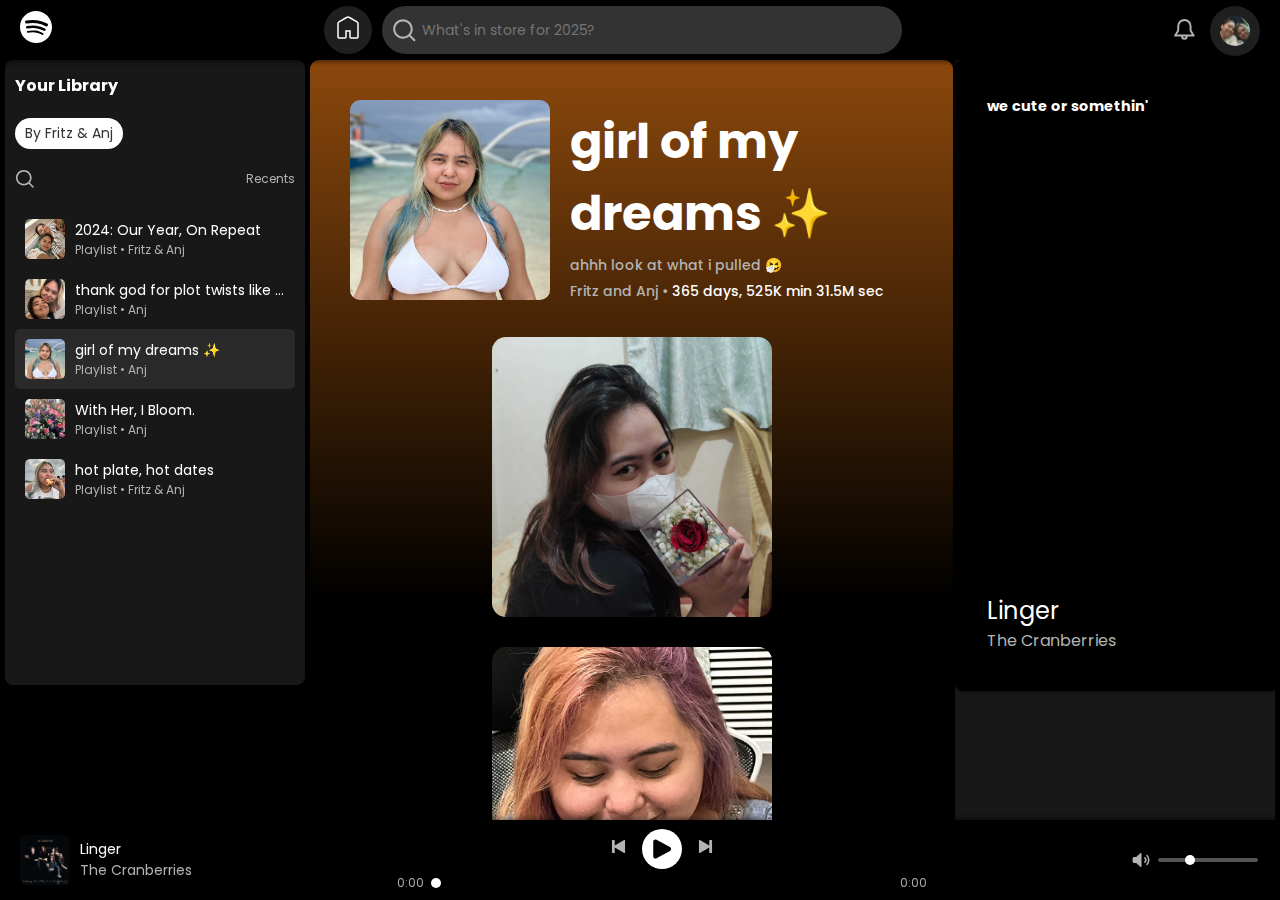
==== commit 578f5c1b: "Add files via upload" ====
--- a/playlists/girl-of-my-dreams.html
+++ b/playlists/girl-of-my-dreams.html
@@ -14,7 +14,7 @@
     <!-- NAVBAR -->
     <nav class="navbar">
       <div class="nav-left">
-        <a href="../https://anjerrieb.github.io/theorangemanor/">
+        <a href="../index.html">
           <svg role="img" viewBox="0 0 24 24" aria-label="Spotify" aria-hidden="false" height="32" data-encore-id="logoSpotify" class="Svg-sc-6c3c1v-0 dDJltW">
             <title>Spotify</title>
             <path d="M13.427.01C6.805-.253 1.224 4.902.961 11.524.698 18.147 5.853 23.728 12.476 23.99c6.622.263 12.203-4.892 12.466-11.514S20.049.272 13.427.01m5.066 17.579a.717.717 0 0 1-.977.268 14.4 14.4 0 0 0-5.138-1.747 14.4 14.4 0 0 0-5.42.263.717.717 0 0 1-.338-1.392c1.95-.474 3.955-.571 5.958-.29 2.003.282 3.903.928 5.647 1.92a.717.717 0 0 1 .268.978m1.577-3.15a.93.93 0 0 1-1.262.376 17.7 17.7 0 0 0-5.972-1.96 17.7 17.7 0 0 0-6.281.238.93.93 0 0 1-1.11-.71.93.93 0 0 1 .71-1.11 19.5 19.5 0 0 1 6.94-.262 19.5 19.5 0 0 1 6.599 2.165c.452.245.62.81.376 1.263m1.748-3.551a1.147 1.147 0 0 1-1.546.488 21.4 21.4 0 0 0-6.918-2.208 21.4 21.4 0 0 0-7.259.215 1.146 1.146 0 0 1-.456-2.246 23.7 23.7 0 0 1 8.034-.24 23.7 23.7 0 0 1 7.657 2.445c.561.292.78.984.488 1.546m13.612-.036-.832-.247c-1.67-.495-2.14-.681-2.14-1.353 0-.637.708-1.327 2.264-1.327 1.539 0 2.839.752 3.51 1.31.116.096.24.052.24-.098V6.935c0-.097-.027-.15-.098-.203-.83-.62-2.272-1.07-3.723-1.07-2.953 0-4.722 1.68-4.722 3.59 0 2.157 1.371 2.91 3.626 3.546l.973.274c1.689.478 1.998.902 1.998 1.556 0 1.097-.831 1.433-2.07 1.433-1.556 0-3.457-.911-4.35-2.025-.08-.098-.177-.053-.177.062v2.423c0 .097.01.141.08.22.743.814 2.52 1.53 4.59 1.53 2.546 0 4.456-1.485 4.456-3.784 0-1.787-1.052-2.865-3.625-3.635m10.107-1.76c-1.68 0-2.653 1.026-3.219 2.052V9.376c0-.08-.044-.124-.124-.124h-2.22c-.079 0-.123.044-.123.124V20.72c0 .08.044.124.124.124h2.22c.079 0 .123-.044.123-.124v-4.536c.566 1.025 1.521 2.034 3.237 2.034 2.264 0 3.89-1.955 3.89-4.581s-1.644-4.545-3.908-4.545m-.654 6.986c-1.185 0-2.211-1.167-2.618-2.458.407-1.362 1.344-2.405 2.618-2.405 1.211 0 2.051.92 2.051 2.423s-.84 2.44-2.051 2.44m40.633-6.826h-2.264c-.08 0-.115.017-.15.097l-2.282 5.483-2.29-5.483c-.035-.08-.07-.097-.15-.097h-3.661v-.584c0-.955.645-1.397 1.476-1.397.496 0 1.035.256 1.415.486.089.053.15-.008.115-.088l-.796-1.901a.26.26 0 0 0-.124-.133c-.389-.203-1.025-.38-1.644-.38-1.875 0-2.954 1.432-2.954 3.254v.743h-1.503c-.08 0-.124.044-.124.124v1.768c0 .08.044.124.124.124h1.503v6.668c0 .08.044.123.124.123h2.264c.08 0 .124-.044.124-.123v-6.668h1.936l2.812 6.11-1.512 3.325c-.044.098.009.142.097.142h2.414c.08 0 .116-.018.15-.097l4.997-11.355c.035-.08-.009-.141-.097-.141M54.964 9.04c-2.865 0-4.837 2.025-4.837 4.616 0 2.573 1.971 4.616 4.837 4.616 2.856 0 4.846-2.043 4.846-4.616 0-2.591-1.99-4.616-4.846-4.616m.008 7.065c-1.37 0-2.343-1.043-2.343-2.45 0-1.405.973-2.449 2.343-2.449 1.362 0 2.335 1.043 2.335 2.45 0 1.406-.973 2.45-2.335 2.45m33.541-6.334a1.24 1.24 0 0 0-.483-.471 1.4 1.4 0 0 0-.693-.17q-.384 0-.693.17a1.24 1.24 0 0 0-.484.471q-.174.302-.174.681 0 .375.174.677.175.3.484.471t.693.17.693-.17.483-.471.175-.676q0-.38-.175-.682m-.211 1.247a1 1 0 0 1-.394.39 1.15 1.15 0 0 1-.571.14 1.16 1.16 0 0 1-.576-.14 1 1 0 0 1-.391-.39 1.14 1.14 0 0 1-.14-.566q0-.316.14-.562t.391-.388.576-.14q.32 0 .57.14.253.141.395.39t.142.565q0 .312-.142.56m-19.835-5.78c-.85 0-1.468.6-1.468 1.396s.619 1.397 1.468 1.397c.866 0 1.485-.6 1.485-1.397 0-.796-.619-1.397-1.485-1.397m19.329 5.19a.31.31 0 0 0 .134-.262q0-.168-.132-.266-.132-.099-.381-.099h-.588v1.229h.284v-.489h.154l.374.489h.35l-.41-.518a.5.5 0 0 0 .215-.084m-.424-.109h-.26v-.3h.27q.12 0 .184.036a.12.12 0 0 1 .065.116.12.12 0 0 1-.067.111.4.4 0 0 1-.192.037M69.607 9.252h-2.263c-.08 0-.124.044-.124.124v8.56c0 .08.044.123.124.123h2.263c.08 0 .124-.044.124-.123v-8.56c0-.08-.044-.124-.124-.124m-3.333 6.605a2.1 2.1 0 0 1-1.053.257c-.725 0-1.185-.425-1.185-1.362v-3.484h2.211c.08 0 .124-.044.124-.124V9.376c0-.08-.044-.124-.124-.124h-2.21V6.944c0-.097-.063-.15-.15-.08l-3.954 3.113c-.053.044-.07.088-.07.16v1.007c0 .08.044.124.123.124h1.539v3.855c0 2.087 1.203 3.06 2.918 3.06.743 0 1.46-.194 1.884-.442.062-.035.07-.07.07-.133v-1.68c0-.088-.044-.115-.123-.07" transform="translate(-0.95,0)" fill="#ffffff"></path>
@@ -23,7 +23,7 @@
       </div>
       <div class="nav-center">
         <div class="home">
-          <a href="../https://anjerrieb.github.io/theorangemanor/">
+          <a href="../index.html">
             <svg role="img" aria-hidden="true" viewBox="0 0 28 28" height="28" class="Svg-sc-ytk21e-0 bneLcE">
               <path d="M13.5 1.515a3 3 0 0 0-3 0L3 5.845a2 2 0 0 0-1 1.732V21a1 1 0 0 0 1 1h6a1 1 0 0 0 1-1v-6h4v6a1 1 0 0 0 1 1h6a1 1 0 0 0 1-1V7.577a2 2 0 0 0-1-1.732l-7.5-4.33z" transform="translate(2)" fill="none" stroke="#ffffff" stroke-width="1.5"></path>
             </svg>
@@ -43,7 +43,7 @@
           </svg>
         </div>
         <div class="profile-pic">
-          <a href="../https://anjerrieb.github.io/theorangemanor/">
+          <a href="../index.html">
             <img src="../assets/img/fritz+anj.ico" alt="Profile Picture">
           </a>
         </div>
@@ -271,7 +271,7 @@
         <div class="right-section">
           <!-- Placeholder Video -->
           <div class="video-container">
-            <video class="background-video" autoplay muted loop>
+            <video class="background-video" autoplay muted loop playsinline>
               <source src="../assets/vid/Fritz_Anj_2024.mp4" type="video/mp4"> Your browser does not support the video tag.
             </video>
             <!-- Section Title Overlay -->
@@ -329,4 +329,4 @@
     <audio id="audio"></audio>
     <script src="../assets/js/playlists/girl-of-my-dreams.js"></script>
   </body>
-</html>
+</html>--- a/assets/css/playlist.css
+++ b/assets/css/playlist.css
@@ -959,7 +959,65 @@
   cursor: pointer;
 }
 
-
-
-</style>
-
+@media only screen and (min-width: 325px) and (max-width: 768px){
+  .background-video{
+    height: 715px;
+  }
+  .now-playing{
+    right: unset;
+    position: absolute;
+  }
+  .right-section{
+    width: 120.5%;
+  }
+  .nav-center,
+  .progress-bar,
+  .volume,
+  .control-button.previous,
+  .control-button.next,
+  .sidebar,
+  .playing-info,
+  .artist-info{
+    display: none;
+  }
+  .profile-avatar img{
+    width: 130px;
+    height: 130px;
+  }
+  .profile-info h1{
+    font-size: 24px;
+  }
+  .top-artists-section .cover img, .top-artists-section .artists-grid img{
+    width: 150px;
+    height: 150px;
+  }
+  .artists-grid{
+    flex-wrap: wrap;
+  }
+  .artist span{
+    width: 145px;
+  }
+  .play-pause{
+    margin-left: 120px;
+  }
+  .now-playing{
+    z-index: 0;
+  }
+  .spotify-ui{
+    z-index: 1;
+    margin: 0;
+    background: transparent;
+    padding: 40px 20px 250px;
+  }
+  .modal-content{
+    margin: 150px auto;
+  }
+  .close{
+    top: 65px;
+  }
+  button#play-pause svg{
+    fill: #000000!important;
+  }
+}
+
+</style>